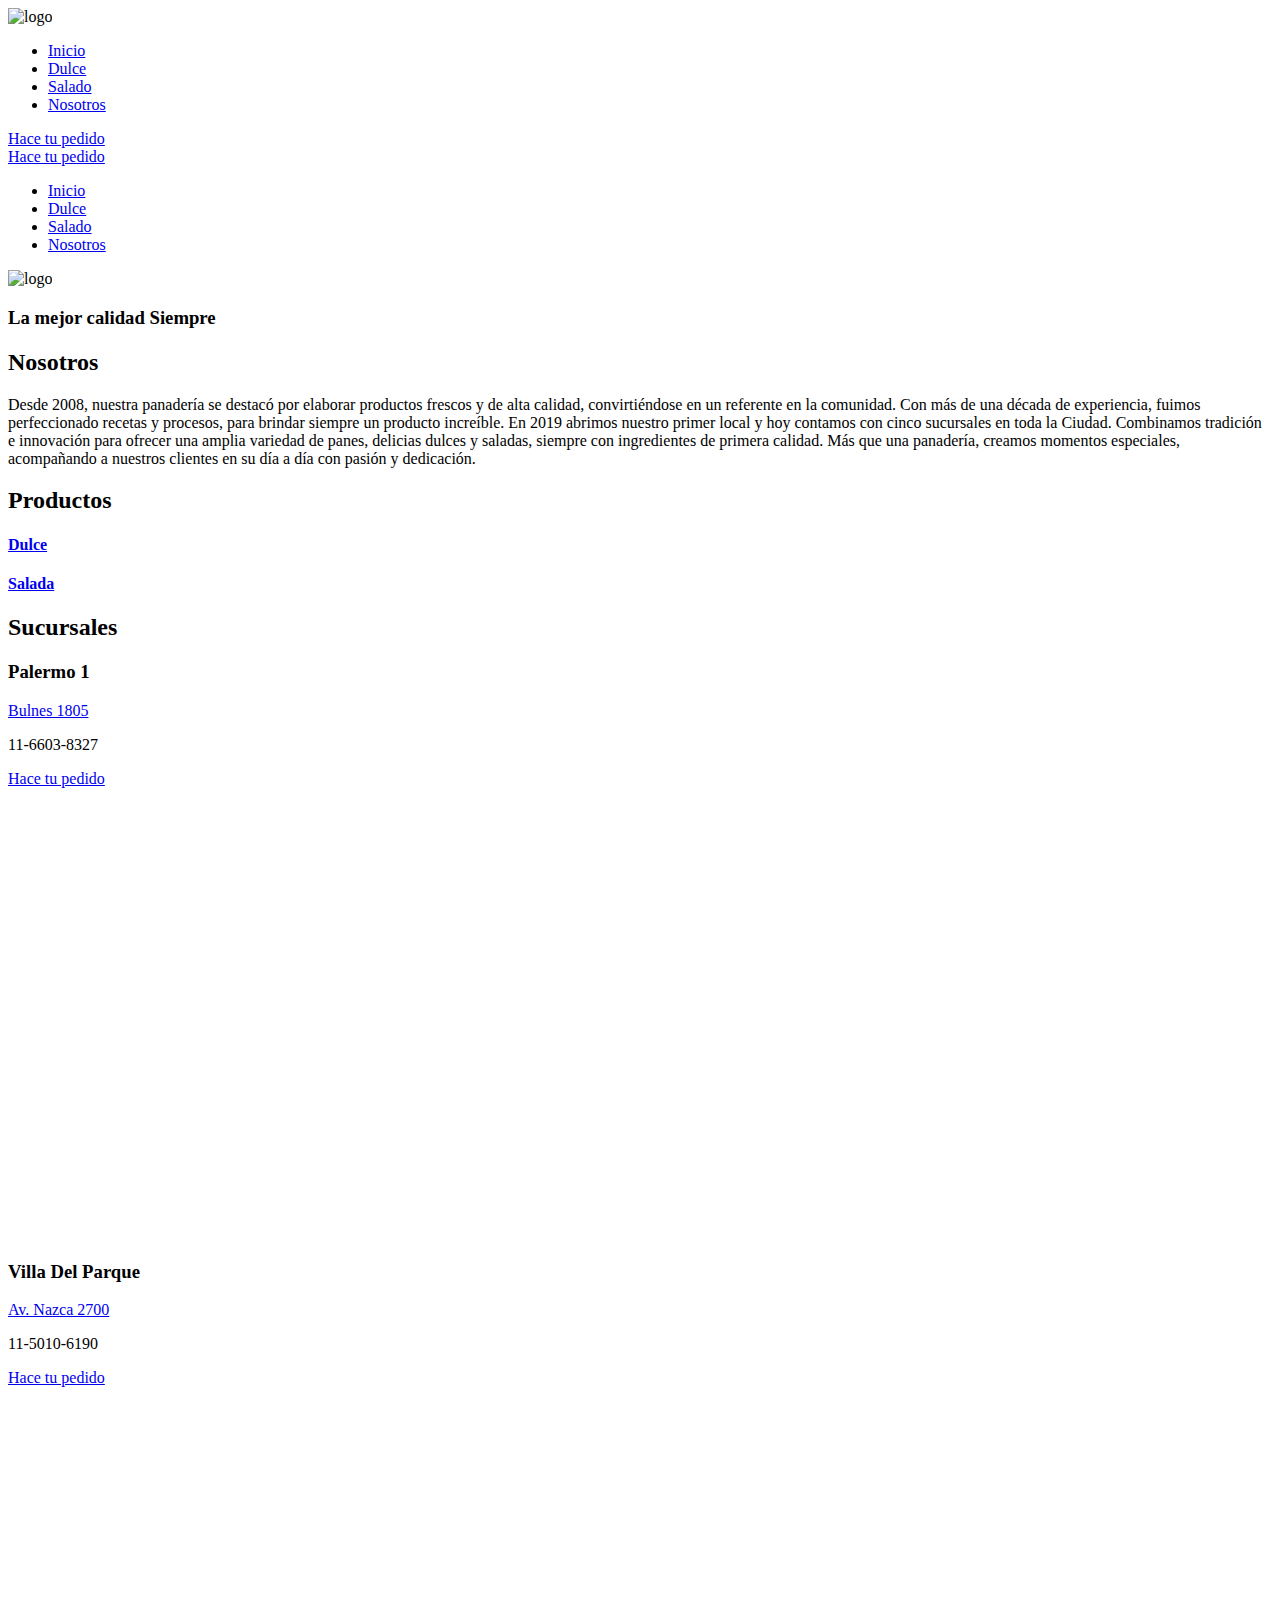
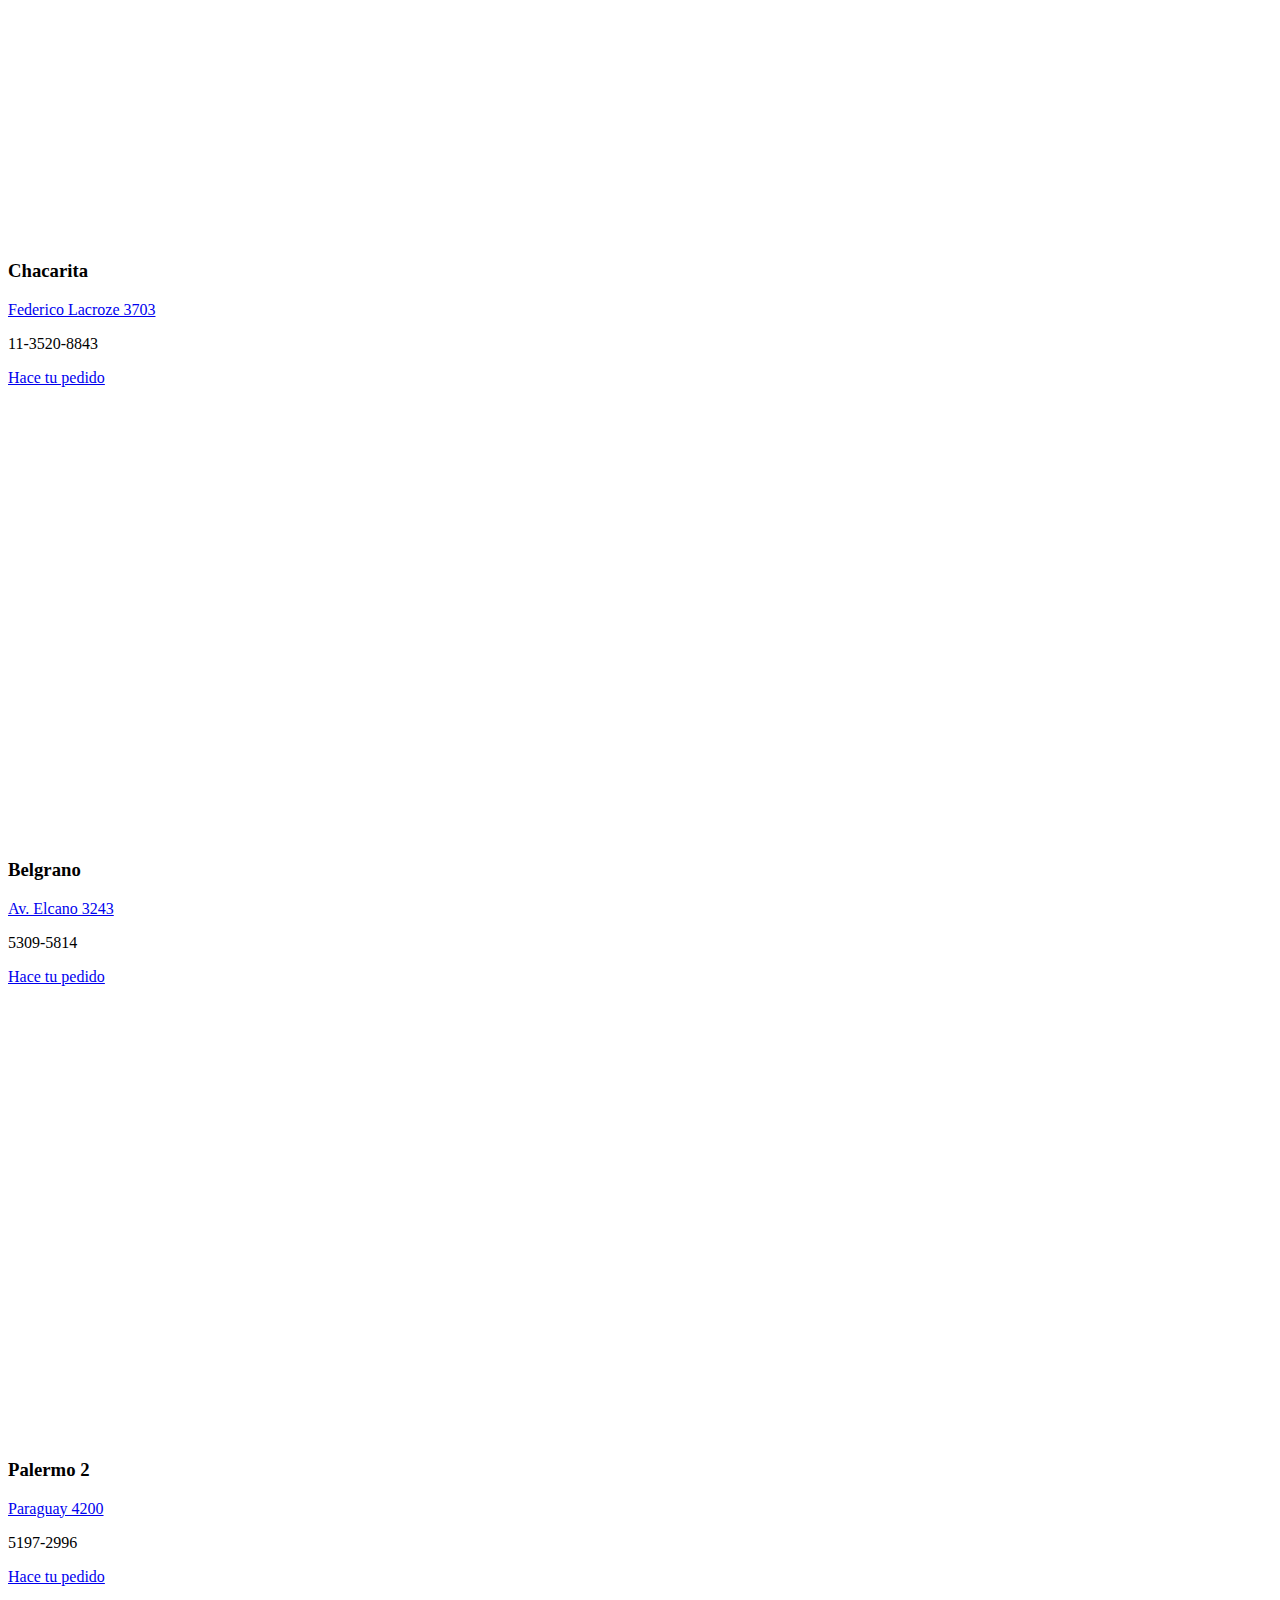
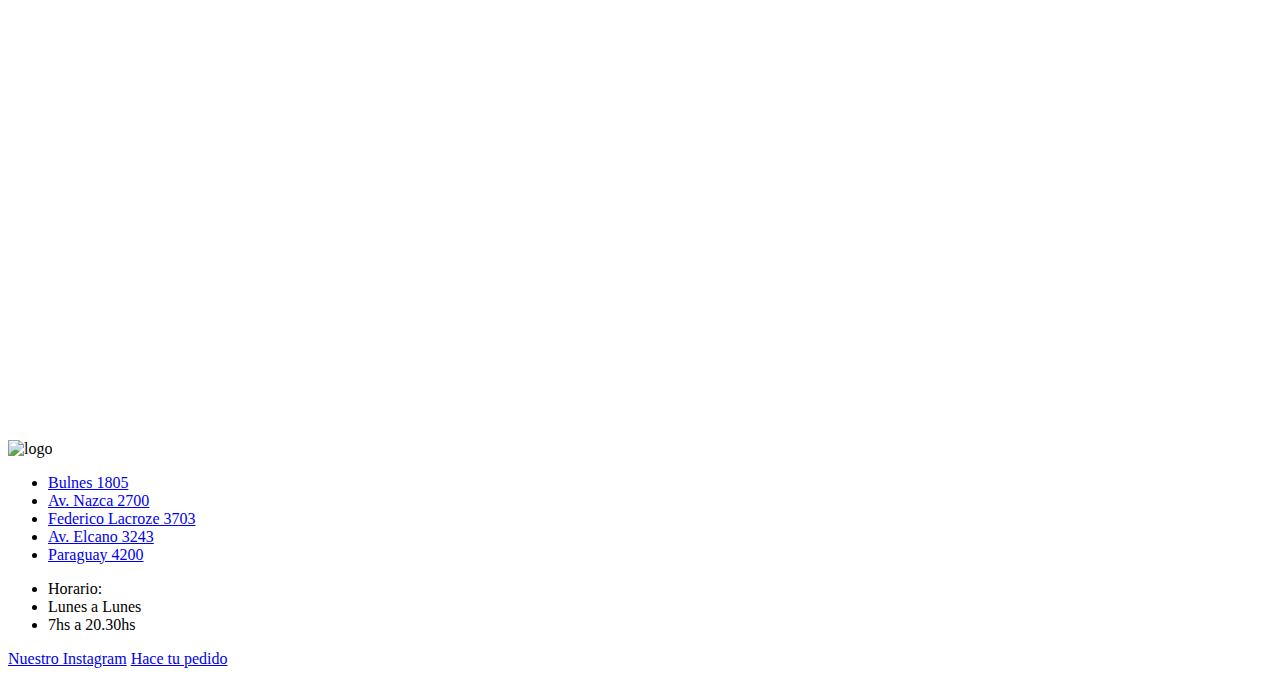
==== placeres del pan site/index.html @ 5ae58a91 "primera carga" ====
<!DOCTYPE html>
<html lang="es">
<head>
    <meta charset="UTF-8">
    <meta name="viewport" content="width=device-width, initial-scale=1.0">
    <title>Placeres del Pan</title>
    <link rel="stylesheet" href="/styles/reset.css">
    <link rel="stylesheet" href="/styles/styles.css">
    <link rel="stylesheet" href="/styles/navbar.css">
    <link rel="preconnect" href="https://fonts.googleapis.com">
    <link rel="preconnect" href="https://fonts.gstatic.com" crossorigin>
    <link href="https://fonts.googleapis.com/css2?family=Roboto:ital,wght@0,100..900;1,100..900&family=Rochester&display=swap" rel="stylesheet">
    <link rel="shortcut icon" type="image/x-icon" href="/img/favicon.ico">
</head>
<body>
    <nav class="layout__nav">
        <img class="nav__logo" src="/Img/soloLetras.svg" alt="logo">
    
        <ul class="nav__menu">
            <li class="nav__item">
                <a href="index.html" class="nav__link">Inicio</a>
            </li>
            <li class="nav__item">
                <a href="dulce.html" class="nav__link">Dulce</a>
            </li>
            <li class="nav__item">
                <a href="salado.html" class="nav__link">Salado</a>
            </li>
            <li class="nav__item">
                <a href="#" class="nav__link">Nosotros</a>
            </li>
        </ul>

        <a href="#sucursales" class="navbar__sucursales">Hace tu pedido</a>

    </nav>

    <aside class="layout__asideNav">
        <a href="#sucursales" class="aside__sucursales">Hace tu pedido</a>

        <ul class="asideNav__menu">
            <li class="asideNav__item">
                <a href="#" class="asideNav__link">Inicio</a>
            </li>
            <li class="asideNav__item">
                <a href="#" class="asideNav__link">Dulce</a>
            </li>
            <li class="asideNav__item">
                <a href="#" class="asideNav__link">Salado</a>
            </li>
            <li class="asideNav__item">
                <a href="#" class="asideNav__link">Nosotros</a>
            </li>
        </ul>
    </aside>

    <div class="nav__crossContainer">
        <div class="nav__crossLinea nav__crossLinea--1"></div>
        <div class="nav__crossLinea nav__crossLinea--2"></div>
        <div class="nav__crossLinea nav__crossLinea--3"></div>
    </div>

    <main class="layout">
        <section class="layout__banner">
            <div class="banner__logoContainer">
                <img class="banner__logo" src="/Img/logoConFondoBlanco.svg" alt="logo">
                <h3 class="banner__subtitle">La mejor calidad Siempre</h3>
            </div>
        </section>
        <section class="layout__nosotros">
            <h2 class="nosotros__title">Nosotros</h2>
            <article class="nosotros__container">
                <p class="nosotros__descripcion">
                    Desde 2008, nuestra panadería se destacó por elaborar productos frescos y de alta calidad, convirtiéndose en un referente en la comunidad. Con más de una década de experiencia, fuimos perfeccionado recetas y procesos, para brindar siempre un producto increíble. En 2019 abrimos nuestro primer local y hoy contamos con cinco sucursales en toda la Ciudad. Combinamos tradición e innovación para ofrecer una amplia variedad de panes, delicias dulces y saladas, siempre con ingredientes de primera calidad. Más que una panadería, creamos momentos especiales, acompañando a nuestros clientes en su día a día con pasión y dedicación.
                </p>
                <div class="nosotros__img">
                </div>
            </article>
        </section>
        <section class="layout__productos">
            <h2 class="productos__title">Productos</h2>

            <div class="productos__containerGaleria">
                <a href="dulce.html" class="productos__linkDulce">
                    <div class="productos__galeriaDulce">
                        <h4 class="galeriaDulce__text">Dulce</h4>
                    </div>
                </a>
                <a href="salado.html" class="productos__linkSalado">
                    <div class="productos__galeriaSalada">
                        <h4 class="galeriaSalada__text">Salada</h4>
                    </div>
                </a>
            </div>
        </section> 
        <section id="sucursales" class="layout__sucursales">
            <h2 class="sucursales__title">Sucursales</h2>

            <div class="sucursales__sucursalContainer">
                <article class="sucursales__sucursal">
                    <h3 class="sucursal__nombre">Palermo 1</h3>
                    <a href="https://maps.app.goo.gl/UKeY463xWNJEWj5K7" target="_blank" class="sucursal__ubicacion">Bulnes 1805</a>
                    <p class="sucursal__telefono">11-6603-8327</p>
                    <a href="https://wa.me/5491166038327" target="_blank" class="sucursal__btn">Hace tu pedido</a>
                </article>
                <iframe class="sucursal__map" src="https://www.google.com/maps/embed?pb=!1m14!1m8!1m3!1d3284.5497188186696!2d-58.4137014!3d-34.5902584!3m2!1i1024!2i768!4f13.1!3m3!1m2!1s0x95bcca8118558f95%3A0x12f2ffa6b38bc0d2!2sBulnes%201805%2C%20C1425DKE%20Cdad.%20Aut%C3%B3noma%20de%20Buenos%20Aires%2C%20Argentina!5e0!3m2!1ses!2smx!4v1741726945936!5m2!1ses!2smx" width="600" height="450" style="border:0;" allowfullscreen="" loading="lazy" referrerpolicy="no-referrer-when-downgrade"></iframe>
            </div>

            <div class="sucursales__sucursalContainer">
                <article class="sucursales__sucursal sucursales__sucursal--vdp">
                    <h3 class="sucursal__nombre">Villa Del Parque</h3>
                    <a href="https://maps.app.goo.gl/UQtWMjd2Y6FGQJN8A" target="_blank"  class="sucursal__ubicacion">Av. Nazca 2700</a>
                    <p class="sucursal__telefono">11-5010-6190</p>
                    <a href="http://wa.me/5491150106190" target="_blank" class="sucursal__btn">Hace tu pedido</a>
                </article>
                <iframe class="sucursal__map sucursal__map--vdp" src="https://www.google.com/maps/embed?pb=!1m18!1m12!1m3!1d3283.9675444324303!2d-58.487154499999995!3d-34.604982199999995!2m3!1f0!2f0!3f0!3m2!1i1024!2i768!4f13.1!3m3!1m2!1s0x95bcb621c994e6cf%3A0xfd38b737cd6adec!2sAv.%20Nazca%202700%2C%20C1417%20Cdad.%20Aut%C3%B3noma%20de%20Buenos%20Aires%2C%20Argentina!5e0!3m2!1ses!2smx!4v1741727003007!5m2!1ses!2smx" width="600" height="450" style="border:0;" allowfullscreen="" loading="lazy" referrerpolicy="no-referrer-when-downgrade"></iframe>
            </div>
            
            <div class="sucursales__sucursalContainer">
                <article class="sucursales__sucursal">
                    <h3 class="sucursal__nombre">Chacarita</h3>
                    <a href="https://maps.app.goo.gl/FxhkYdo2AYU5VDDv6" target="_blank" class="sucursal__ubicacion">Federico Lacroze 3703</a>
                    <p class="sucursal__telefono">11-3520-8843</p>
                    <a href="http://wa.me/5491135208843" target="_blank" class="sucursal__btn">Hace tu pedido</a>
                </article>
                <iframe class="sucursal__map" src="https://www.google.com/maps/embed?pb=!1m18!1m12!1m3!1d3284.8550365940387!2d-58.45245130000001!3d-34.5825344!2m3!1f0!2f0!3f0!3m2!1i1024!2i768!4f13.1!3m3!1m2!1s0x95bcb5e60f0e523d%3A0x82f23e735e0f2df1!2sFederico%20Lacroze%203703%2C%20C1427EDC%20Cdad.%20Aut%C3%B3noma%20de%20Buenos%20Aires%2C%20Argentina!5e0!3m2!1ses!2smx!4v1741727068355!5m2!1ses!2smx" width="600" height="450" style="border:0;" allowfullscreen="" loading="lazy" referrerpolicy="no-referrer-when-downgrade"></iframe>
            </div>

            <div class="sucursales__sucursalContainer">
                <article class="sucursales__sucursal sucursales__sucursal--belgrano">
                    <h3 class="sucursal__nombre">Belgrano</h3>
                    <a href="https://maps.app.goo.gl/mRJTXCgj7BeKcqUt5" target="_blank" class="sucursal__ubicacion">Av. Elcano 3243</a>
                    <p class="sucursal__telefono">5309-5814</p>
                    <a href="tel:+5491153095814" target="_blank" class="sucursal__btn sucursal__btnFijo">Hace tu pedido</a>
                </article>
                <iframe class="sucursal__map sucursal__map--belgrano" src="https://www.google.com/maps/embed?pb=!1m18!1m12!1m3!1d3285.2107213223685!2d-58.4600114!3d-34.5735343!2m3!1f0!2f0!3f0!3m2!1i1024!2i768!4f13.1!3m3!1m2!1s0x95bcb5d91eb55b2f%3A0x32f26c6a6be95b54!2sAv.%20Elcano%203243%2C%20C1426EJD%20Cdad.%20Aut%C3%B3noma%20de%20Buenos%20Aires%2C%20Argentina!5e0!3m2!1ses!2smx!4v1741727322815!5m2!1ses!2smx" width="600" height="450" style="border:0;" allowfullscreen="" loading="lazy" referrerpolicy="no-referrer-when-downgrade"></iframe>
            </div>

            <div class="sucursales__sucursalContainer">
                <article class="sucursales__sucursal">
                    <h3 class="sucursal__nombre">Palermo 2</h3>
                    <a href="https://maps.app.goo.gl/KNe5uUhKMfGLHsrv6" target="_blank" class="sucursal__ubicacion">Paraguay 4200</a>
                    <p class="sucursal__telefono">5197-2996</p>
                    <a href="tel:+5491151972996" target="_blank" class="sucursal__btn">Hace tu pedido</a>
                </article>
                <iframe class="sucursal__map" src="https://www.google.com/maps/embed?pb=!1m18!1m12!1m3!1d3284.6789581929975!2d-58.42396192484247!3d-34.58698905661392!2m3!1f0!2f0!3f0!3m2!1i1024!2i768!4f13.1!3m3!1m2!1s0x95bcb580ef4fe94f%3A0xbe6687290220eae1!2sParaguay%204200%2C%20C1425BSH%20Cdad.%20Aut%C3%B3noma%20de%20Buenos%20Aires%2C%20Argentina!5e0!3m2!1ses!2smx!4v1741726036875!5m2!1ses!2smx" width="600" height="450" style="border:0;" allowfullscreen="" loading="lazy" referrerpolicy="no-referrer-when-downgrade"></iframe>
            </div>
        </section>
    </main>

    <footer class="footer">
        <div class="footer__container">
            <div class="footer__imgContainer">
                <img src="/Img/logoConFondos.png" alt="logo" class="footer__logo">
            </div>
    
            <ul class="footer__direcciones">
                <li class="direcciones__direccion">
                    <a href="https://maps.app.goo.gl/UKeY463xWNJEWj5K7" target="_blank" class="direccion__link">Bulnes 1805</a>
                </li>
                <li class="direcciones__direccion">
                    <a href="https://maps.app.goo.gl/UQtWMjd2Y6FGQJN8A" target="_blank"  class="direccion__link">Av. Nazca 2700</a>
                </li>
                <li class="direcciones__direccion">
                    <a href="https://maps.app.goo.gl/FxhkYdo2AYU5VDDv6" target="_blank" class="direccion__link">Federico Lacroze 3703</a>
                </li>
                <li class="direcciones__direccion">
                    <a href="https://maps.app.goo.gl/mRJTXCgj7BeKcqUt5" target="_blank" class="direccion__link">Av. Elcano 3243</a>
                </li>
                <li class="direcciones__direccion">
                    <a href="https://maps.app.goo.gl/KNe5uUhKMfGLHsrv6" target="_blank" class="direccion__link">Paraguay 4200</a>
                </li>
            </ul>
    
            <ul class="footer__horario">
                <li class="horario__title">Horario:</li>
                <li class="horario__dias">Lunes a Lunes</li>
                <li class="horario__horas">7hs a 20.30hs</li>
            </ul>
    
            <div class="footer__redesContainer">
                <a href="https://www.instagram.com/placeresdelpan/" target="_blank" class="footer__instagram">Nuestro Instagram</a>
                <a href="#sucursales" class="footer__sucursales">Hace tu pedido</a>
            </div>
        </div>
    </footer>

    <script src="/js/navbar.js"></script>
</body>
</html>
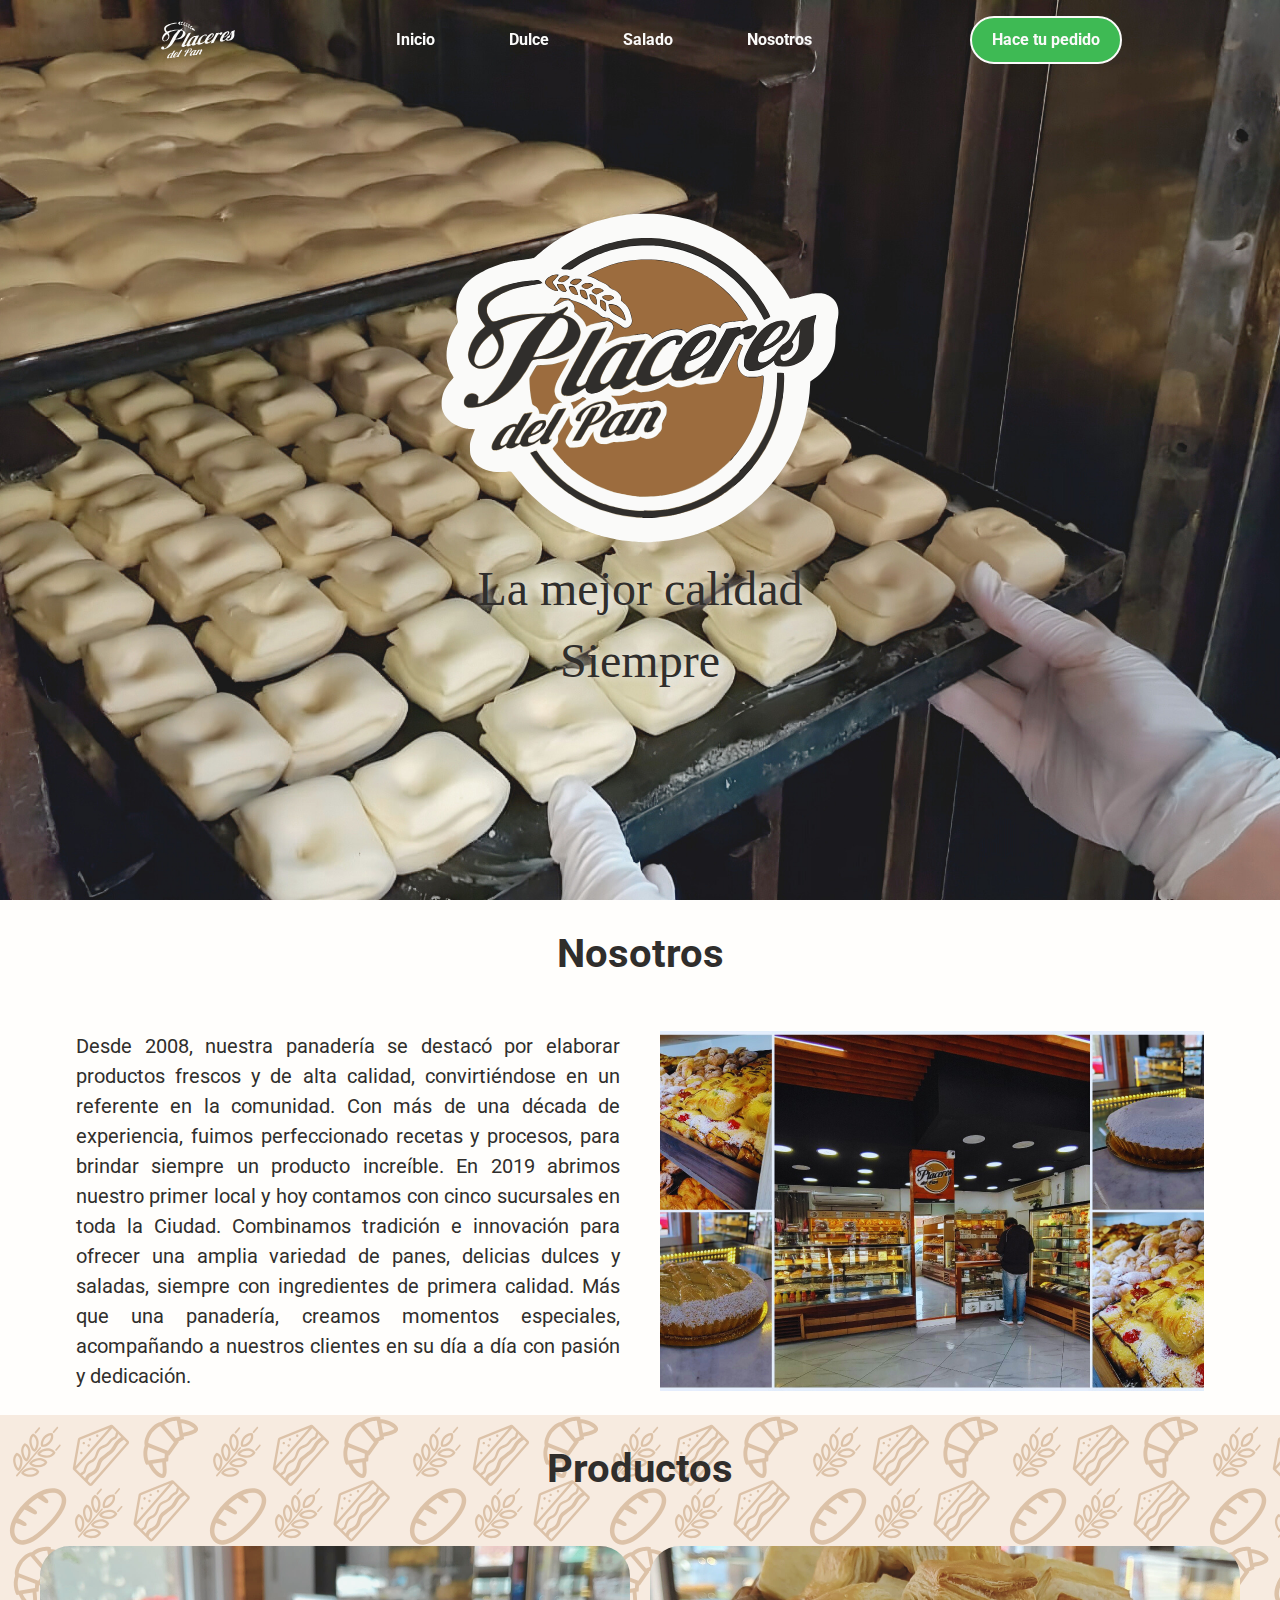
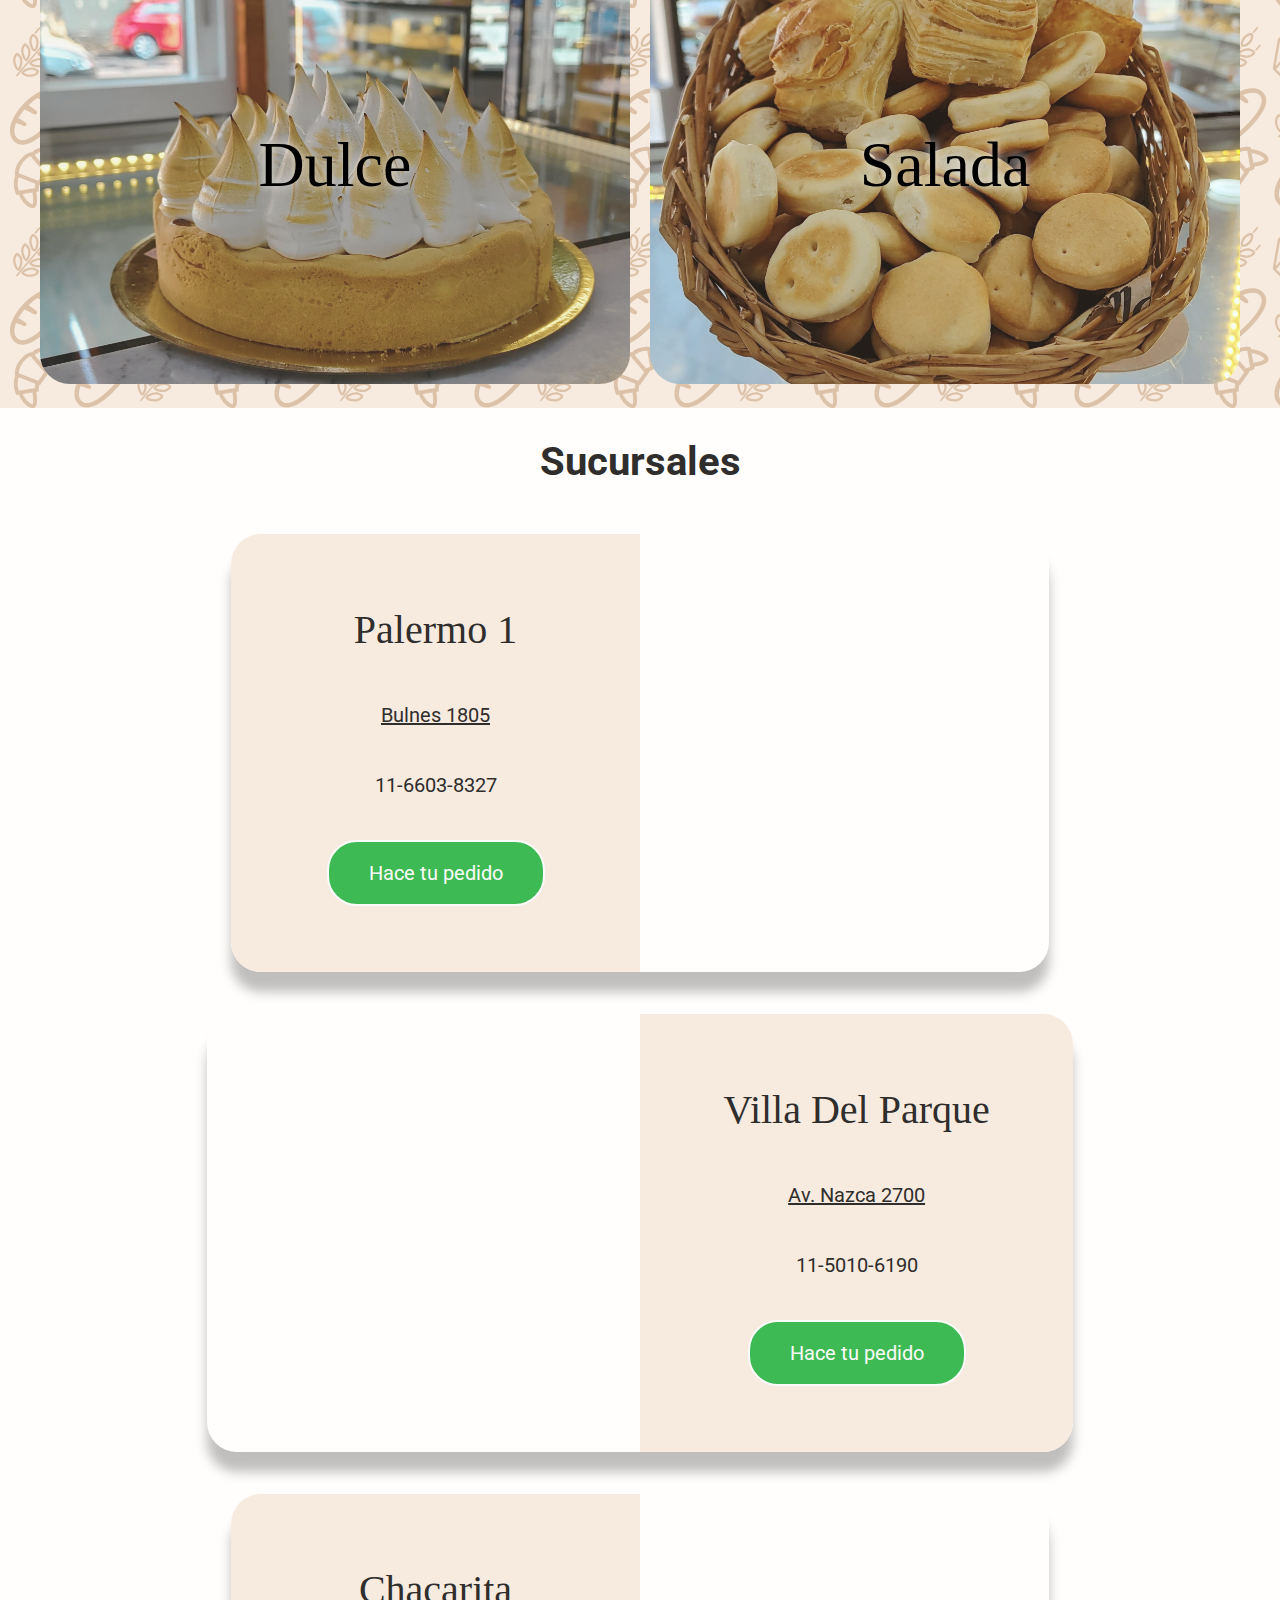
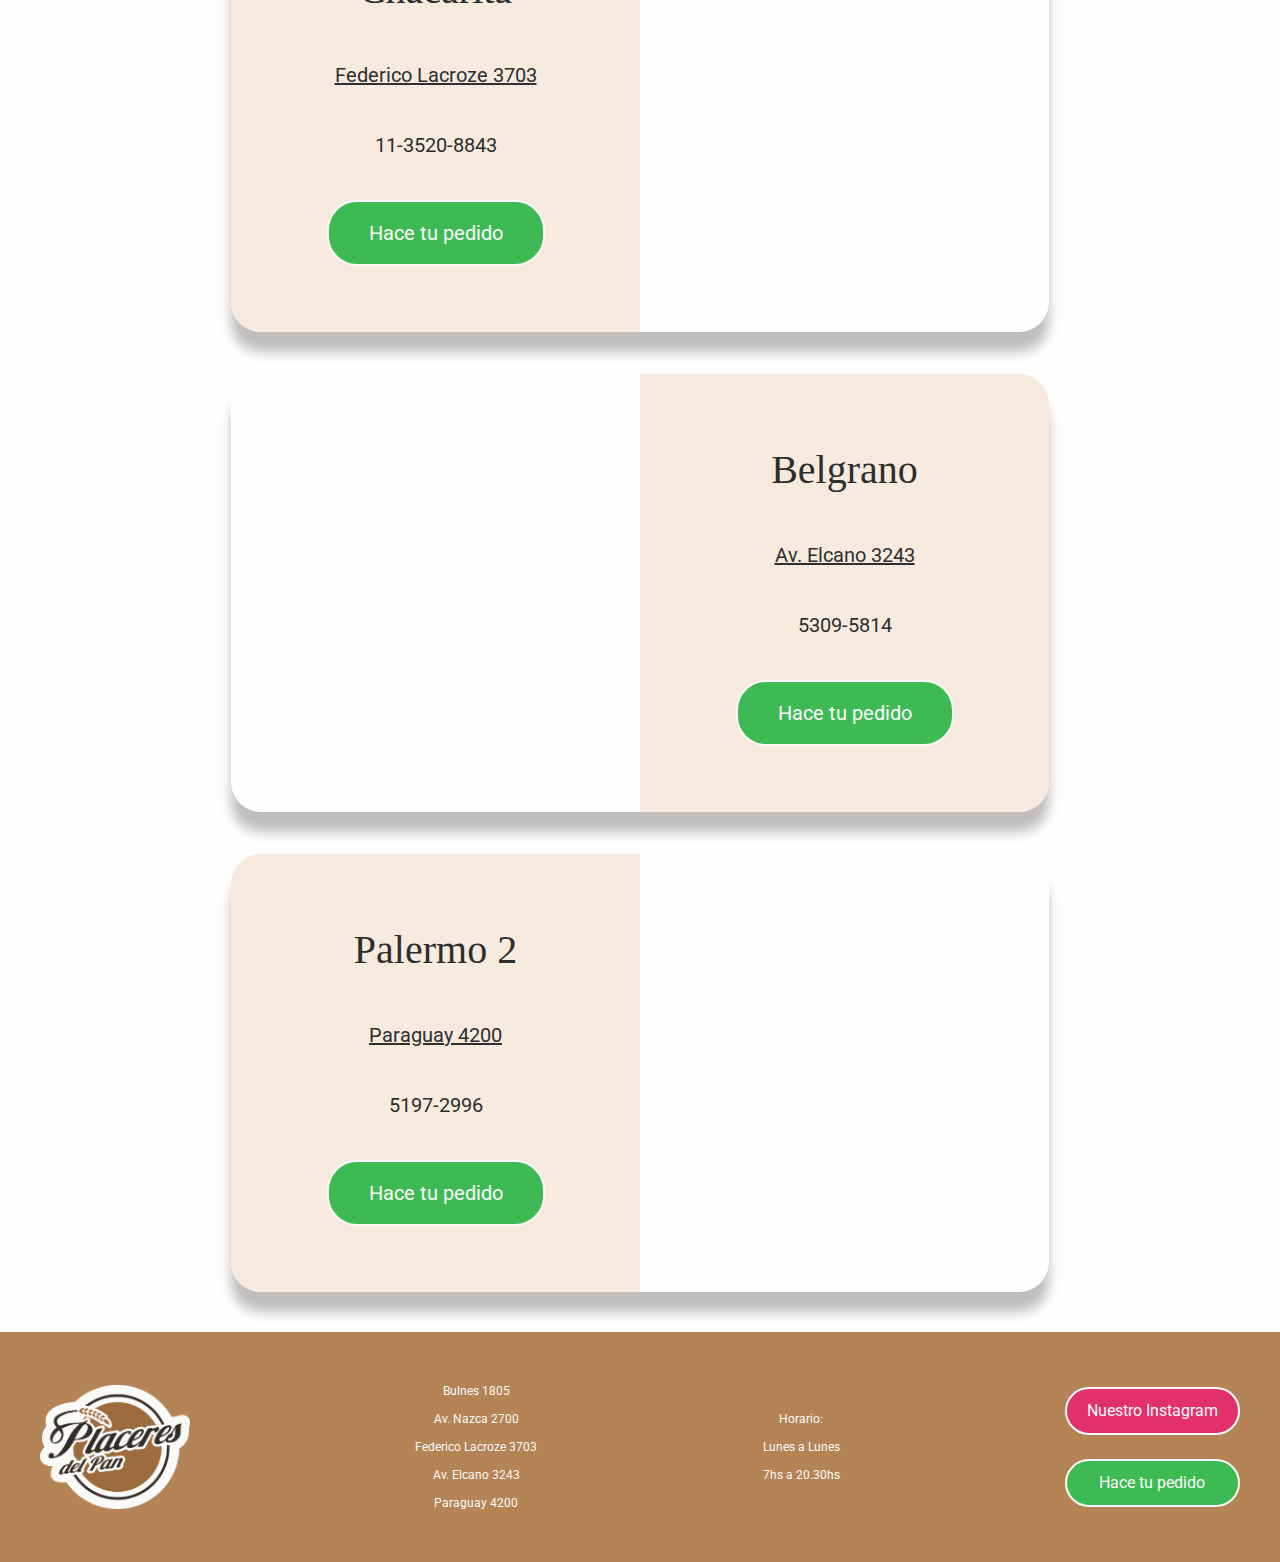
==== commit 825a896f: "probando" ====
--- a/placeres del pan site/index.html
+++ b/placeres del pan site/index.html
@@ -27,7 +27,7 @@
                 <a href="salado.html" class="nav__link">Salado</a>
             </li>
             <li class="nav__item">
-                <a href="#" class="nav__link">Nosotros</a>
+                <a href="nosotros.html" class="nav__link">Nosotros</a>
             </li>
         </ul>
 
@@ -40,16 +40,16 @@
 
         <ul class="asideNav__menu">
             <li class="asideNav__item">
-                <a href="#" class="asideNav__link">Inicio</a>
+                <a href="index.html" class="asideNav__link">Inicio</a>
             </li>
             <li class="asideNav__item">
-                <a href="#" class="asideNav__link">Dulce</a>
+                <a href="dulce.html" class="asideNav__link">Dulce</a>
             </li>
             <li class="asideNav__item">
-                <a href="#" class="asideNav__link">Salado</a>
+                <a href="salado.html" class="asideNav__link">Salado</a>
             </li>
             <li class="asideNav__item">
-                <a href="#" class="asideNav__link">Nosotros</a>
+                <a href="nosotros.html" class="asideNav__link">Nosotros</a>
             </li>
         </ul>
     </aside>
--- a/styles/styles.css
+++ b/styles/styles.css
@@ -0,0 +1,530 @@
+:root{
+    --maxWidth: 1208px;
+    --roboto: "Roboto", sans-serif;
+    --rochester: "Rochester", cursive;
+    --blanco: #FAFAF9;
+    --crema100: #f7ebe0;
+    --verdeWpp: #3EBA54;
+    --marronMarca: #b58456;
+    --marronAside: #ab835d;
+    --negroMarca: #302E2C;
+    --igColor1: #E1306C;
+    --layoutBg: #fffefc;
+    --boxShadowSettings: 0 20px 12px rgba(0, 0, 0, 0.25);
+}
+
+html{
+    font-size: 10px;
+}
+
+.layout{
+    width: 100%;
+    height: fit-content;
+
+    display: flex;
+    flex-direction: column;
+    align-items: center;
+    background-color: var(--layoutBg);
+
+    overflow-x: hidden;
+}
+
+/* --------------GENERALES/COMPARTIDOS-------------- */
+.layout__nosotros,
+.productos__containerGaleria{
+    max-width: var(--maxWidth);
+}
+
+.layout__nosotros,
+.layout__productos,
+.layout__sucursales{
+    padding: 24px 0;
+}
+
+.nosotros__title,
+.productos__title,
+.sucursales__title{
+    font-family: var(--roboto);
+    font-size: 40px;
+    color: var(--negroMarca);
+}
+
+.direccion__link,
+.horario__title,
+.horario__dias,
+.horario__horas,
+.footer__instagram,
+.footer__sucursales{
+    text-align: center;
+}
+
+.footer__direcciones,
+.footer__horario{
+    display: flex;
+    flex-direction: column;
+    gap: 10px;
+}
+
+/* --------------BANNER-------------- */
+
+.layout__banner{
+    width: 100%;
+    height: 100vh;
+    background-image: url(/Img/fondoFiltro.jpg);
+    background-size: cover;
+    background-position: center;
+    background-attachment: fixed;
+    display: flex;
+    flex-direction: column;
+    align-items: center;
+    justify-content: center;
+}
+
+.banner__logoContainer{
+    width: 632px;
+    display: flex;
+    flex-direction: column;
+    align-items: center;
+}
+
+.banner__subtitle{
+    font-size: 64px;
+    width: 472px;
+    text-align: center;
+    font-family: var(--rochester);
+    font-weight: 400;
+    color: var(--negroMarca);
+    text-shadow: 0 0 10px var(--blanco);
+}
+
+/* --------------NOSOTROS-------------- */
+
+.layout__nosotros{
+    display: flex;
+    flex-direction: column;
+    gap: 47px;
+    align-items: center;
+}
+
+.nosotros__container{
+    display: flex;
+    flex-direction: row;
+    gap: 40px;
+}
+
+.nosotros__descripcion{
+    font-family: var(--roboto);
+    font-size: 20px;
+    text-align: justify;
+    flex: 1;
+    flex-basis: 200px;
+    color: var(--negroMarca);
+}
+
+.nosotros__img{
+    flex: 1;
+    flex-basis: 200px;
+    background-image: url(/Img/nosotros1Filtro.jpg);
+    background-size: cover;
+    background-position: center;
+}
+
+/* --------------PRODUCTOS-------------- */
+
+.layout__productos{
+    width: 100%;
+    display: flex;
+    flex-direction: column;
+    align-items: center;
+    gap: 47px;
+    background-color: var(--crema100);
+    background-image: url(/Img/patronFondo.svg);
+    background-repeat: repeat;
+}
+
+.productos__containerGaleria{
+    display: flex;
+    flex-direction: row;
+    gap: 20px;
+    width: 100%;
+    height: 438px;
+}
+
+.productos__galeriaDulce,
+.productos__galeriaSalada{
+    border-radius: 30px;
+    display: flex;
+    align-items: center;
+    justify-content: center;
+    height: 100%;
+}
+
+.galeriaDulce__text,
+.galeriaSalada__text{
+    font-family: var(--rochester);
+    font-weight: 400;
+    font-size: 64px;
+    text-align: center;
+    background-color: transparent;
+    width: 100%;
+    text-shadow: 0 0 10px var(--blanco);
+    transition: all 300ms ease-in-out;
+}
+
+.productos__galeriaDulce:hover .galeriaDulce__text,
+.productos__galeriaSalada:hover .galeriaSalada__text{
+    background-color: var(--blanco);
+}
+
+.productos__linkDulce,
+.productos__linkSalado{
+    flex: 1;
+    height: 100%;
+}
+
+.productos__galeriaDulce{
+    background-image: url(/Img/productosDulce2Filtro.jpg);
+    background-color: rgb(213 204 188 / 10%);
+    background-blend-mode: overlay;
+    background-size: cover;
+    background-position: center;
+
+    clip-path: inset(0 0 0 0);
+    
+    transition: all 300ms ease-in-out;
+}
+
+.productos__galeriaDulce:hover{
+    border-radius: 0;
+    clip-path: inset(0 0 0 0 round 28% 0);
+}
+
+.productos__galeriaSalada{
+    background-image: url(/Img/productosSaladoFiltro.jpg);
+    background-color: rgb(213 204 188 / 10%);
+    background-blend-mode: overlay;
+    background-size: cover;
+    background-position: center;
+    
+    clip-path: inset(0 0 0 0);
+    
+    transition: all 300ms ease-in-out;
+}
+
+.productos__galeriaSalada:hover{
+    border-radius: 0;
+    clip-path: inset(0 0 0 0 round 0 28%);
+}
+
+/* --------------SUCURSALES-------------- */
+.layout__sucursales{
+    display: flex;
+    flex-direction: column;
+    align-items: center;
+    gap: 42px;
+    padding-bottom: 40px;
+}
+
+.sucursales__sucursalContainer{
+    display: flex;
+    flex-direction: row;
+
+    border-radius: 30px;
+    overflow: hidden;
+    height: 438px;
+    box-shadow: var(--boxShadowSettings);
+    
+    transition: all 300ms ease-in-out;
+}
+
+.sucursales__sucursalContainer:hover{
+    transform: scale(1.02);
+}
+
+.sucursales__sucursal{
+    flex: 1;
+    background-color: var(--crema100);
+    height: 100%;
+
+    display: flex;
+    flex-direction: column;
+    justify-content: center;
+    align-items: center;
+    gap: 40px;
+}
+
+.sucursal__nombre{
+    font-family: var(--rochester);
+    font-weight: 400;
+    font-size: 40px;
+    color: var(--negroMarca);
+}
+
+.sucursal__ubicacion{
+    font-family: var(--roboto);
+    font-size: 20px;
+    text-decoration: underline;
+    color: var(--negroMarca);
+}
+
+.sucursal__telefono{
+    font-family: var(--roboto);
+    font-size: 20px;
+    color: var(--negroMarca);
+}
+
+.sucursal__btn{
+    font-family: var(--roboto);
+    font-size: 20px;
+    color: var(--blanco);
+    background-color: var(--verdeWpp);
+    border: 2px solid var(--blanco);
+    padding: 16px 40px;
+    border-radius: 30px;
+    transition: all 300ms ease-in-out;
+}
+
+.sucursal__btn:hover{
+    color: var(--verdeWpp);
+    background-color: var(--blanco);
+    border: 2px solid var(--verdeWpp);
+}
+
+.sucursal__map{
+    flex: 1;
+    height: 100%;
+}
+
+.sucursales__sucursal--vdp{
+    order: 2;
+}
+
+.sucursal__map--vdp{
+    order: 1;
+}
+
+.sucursales__sucursal--belgrano{
+    order: 2;
+}
+
+.sucursal__map--belgrano{
+    order: 1;
+}
+
+/* --------------FOOTER-------------- */
+.footer{
+    width: 100%;
+    background-color: var(--marronMarca);
+    /* clip-path: polygon(0 0, 100% 4%, 100% 100%, 0% 100%) */
+}
+
+.footer__container{
+    display: flex;
+    flex-direction: row;
+    justify-content: space-around;
+    align-items: center;
+    height: fit-content;
+}
+
+.footer__imgContainer{
+    width: 195px;
+    aspect-ratio: 1/1;
+    display: flex;
+    align-items: center;
+}
+
+.footer__direcciones,
+.footer__horario,
+.footer__instagram,
+.footer__sucursales{
+    font-family: var(--roboto);
+    font-size: 16px;
+    color: var(--blanco);
+}
+
+.footer__redesContainer{
+    height: 100%;
+    display: flex;
+    flex-direction: column;
+    gap: 24px;
+}
+
+.footer__instagram{
+    background: var(--igColor1);
+    border: 2px solid var(--blanco);
+    padding: 10px 20px;
+    border-radius: 30px;
+    transition: all 300ms ease-in-out;
+}
+
+.footer__instagram:hover{
+    background-color: #C13584;
+}
+
+.footer__sucursales{
+    padding: 10px 20px;
+    text-align: center;
+    background-color: var(--verdeWpp);
+    border-radius: 30px;
+    border: 2px solid var(--blanco);
+    transition: all 300ms ease-in-out;
+}
+
+.footer__sucursales:hover{
+    border: 2px solid var(--verdeWpp);
+    background-color: var(--blanco);
+    color: var(--verdeWpp);
+}
+
+/* ----------------------RESPONSIVE---------------------- */
+
+@media (max-width: 1439px) {
+    .layout__nosotros,
+    .layout__productos,
+    .layout__sucursales,
+    .footer{
+        padding: 24px 40px;
+    }
+
+    .banner__logoContainer{
+        width: 402px;
+    }
+
+    .banner__subtitle{
+        font-size: 48px;
+        width: 402px;
+    }
+
+    .layout__sucursales{
+        padding-bottom: 40px;
+    }
+
+    .footer{
+        padding: 40px;
+    }
+
+    .footer__container{
+        justify-content: space-between;
+    }
+
+    .footer__imgContainer{
+        width: 150px;
+    }
+
+    .direccion__link, 
+    .horario__title, 
+    .horario__dias, 
+    .horario__horas{
+        font-size: 12px;
+    }
+}
+
+@media (max-width: 1024px) {
+    .nosotros__title,
+    .productos__title,
+    .sucursales__title{
+        font-size: 32px;
+    }
+
+    .galeriaDulce__text,
+    .galeriaSalada__text{
+        font-size: 40px;
+    }
+
+    .banner__logoContainer{
+        width: 44%;
+    }
+
+    .banner__subtitle{
+        width: 402px;
+        font-size: 48px;
+    }
+
+    .nosotros__descripcion{
+        font-size: 16px;
+    }
+
+    .productos__containerGaleria{
+        height: 328px;
+    }
+
+    .sucursales__sucursalContainer{
+        height: 348px;
+    }
+
+    .sucursales__sucursal{
+        gap: 20px;
+    }
+
+    .sucursal__nombre{
+        font-size: 32px;
+    }
+    .sucursal__ubicacion,
+    .sucursal__telefono,
+    .sucursal__btn{
+        font-size: 16px;
+    }
+
+    .direccion__link,
+    .horario__title,
+    .horario__dias,
+    .horario__horas,
+    .footer__instagram,
+    .footer__sucursales{
+        font-size: 12px;
+    }
+}
+
+@media (max-width: 767px) {
+    .layout__nosotros,
+    .layout__productos,
+    .layout__sucursales,
+    .footer{
+        padding: 24px 24px;
+    }
+
+    .banner__logoContainer{
+        width: 300px;
+    }
+
+    .banner__subtitle {
+        width: 354px;
+        font-size: 42px;
+    }
+
+    .nosotros__container{
+        flex-direction: column;
+        min-height: 400px;
+    }
+
+    .nosotros__descripcion{
+        display: flex;
+        align-items: center;
+    }
+
+    .productos__containerGaleria{
+        flex-direction: column;
+        height: 438px;
+    }
+
+    .sucursal__map{
+        display: none;
+    }
+
+    .layout__sucursales{
+        width: 100%;
+    }
+
+    .sucursales__sucursalContainer{
+        width: 100%;
+    }
+
+    .footer__container{
+        flex-direction: column;
+        gap: 24px;
+    }
+
+    .footer__imgContainer{
+        display: none;
+    }
+}--- a/styles/navbar.css
+++ b/styles/navbar.css
@@ -0,0 +1,206 @@
+/* ----------------------Aside---------------------- */
+.layout__asideNav{
+    font-family: var(--roboto);
+    font-size: 16px;
+    background-color: var(--marronAside);
+    height: 100%;
+    max-width: 280px;
+    width: 60%;
+    padding: 36px;
+    
+    position: fixed;
+    right: 0;
+    top: 0;
+    bottom: 0;
+    z-index: 11;
+
+    border-radius: 30px 0 0 30px;
+    
+    opacity: 0;
+    visibility: hidden;
+    transform: translateX(280px);
+    
+    transition: all 300ms ease-in-out;
+}
+
+.aside__visible{
+    opacity: 1;
+    visibility: visible;
+    transform: translateX(0);
+}
+
+.asideNav__menu{
+    color: var(--blanco);
+
+    display: flex;
+    flex-direction: column;
+    gap: 24px;
+
+    padding: 24px;
+    text-align: center;
+}
+
+.aside__sucursales{
+    margin-top: 78px;
+    font-family: var(--roboto);
+    font-size: 16px;
+    font-weight: bold;
+    color: var(--blanco);
+    padding: 10px 20px;
+    text-align: center;
+    background-color: var(--verdeWpp);
+    border-radius: 30px;
+    border: 2px solid var(--blanco);
+    transition: all 300ms ease-in-out;
+}
+
+/* ----------------------Navbar---------------------- */
+
+.nav__logo{
+    display: block;
+    width: 80px;
+}
+
+.layout__nav{
+    display: flex;
+    justify-content: space-evenly;
+
+    position: fixed;
+    width: 100%;
+    height: fit-content;
+
+    z-index: 10;
+
+    padding: 16px 0;
+
+    background-color: transparent;
+    transition: all 300ms ease-in-out;
+}
+
+.scrolled{
+    background-color: var(--marronMarca);
+}
+
+.nav__menu{
+    display: flex;
+    align-items: center;
+    font-size: 16px;
+    gap: 74px;
+}
+
+.nav__link{
+    font-family: var(--roboto);
+    font-weight: bold;
+    font-size: 16px;
+    color: var(--blanco);
+}
+
+.nav__crossContainer{
+    display: none;
+    flex-direction: column;
+    
+    justify-content: space-between;
+}
+
+.nav__crossLinea--1,
+.nav__crossLinea--2,
+.nav__crossLinea--3{
+    transition: all 300ms ease-in-out;
+    transform-origin: left;
+}
+
+.clicked1{
+    transform: rotate(42deg);
+}
+
+.clicked2{
+    opacity: 0;
+}
+
+.clicked3{
+    transform: rotate(-42deg);
+}
+
+.nav__crossLinea{
+    background-color: var(--blanco);
+    border-radius: 3px;
+    width: 30px;
+    height: 4px;
+}
+
+.nav__link,
+.asideNav__link{
+    position: relative;
+}
+
+.nav__link::before,
+.asideNav__link::before{
+    content: "";
+
+    background-color: var(--blanco);
+
+    width: 0;
+    height: 2px;
+    opacity: 0;
+
+    position: absolute;
+    left: 0;
+    bottom: -3px;
+
+    transition: all 100ms linear;
+}
+
+.nav__link:hover::before,
+.asideNav__link:hover::before{
+    width: 100%;
+    opacity: 1;
+}
+
+.navbar__sucursales{
+    font-family: var(--roboto);
+    font-size: 16px;
+    font-weight: bold;
+    color: var(--blanco);
+    padding: 10px 20px;
+    text-align: center;
+    background-color: var(--verdeWpp);
+    border-radius: 30px;
+    border: 2px solid var(--blanco);
+    transition: all 300ms ease-in-out;
+}
+
+.navbar__sucursales:hover{
+    border: 2px solid var(--verdeWpp);
+}
+
+@media (max-width: 767px){
+    .layout__nav{
+        justify-content: space-between;
+        padding: 16px 24px;
+    }
+
+    .nav__menu{
+        display: none;
+    }
+
+    .navbar__sucursales{
+        display: none;
+    }
+
+    .nav__name{
+        display: block;
+    }
+
+    .nav__crossContainer{
+        display: flex;
+
+        padding: 16px;
+        padding-right: 24px;
+        height: 56px;
+
+        position: fixed;
+        right: 0;
+        top: 8px;
+        z-index: 20;
+    }
+}